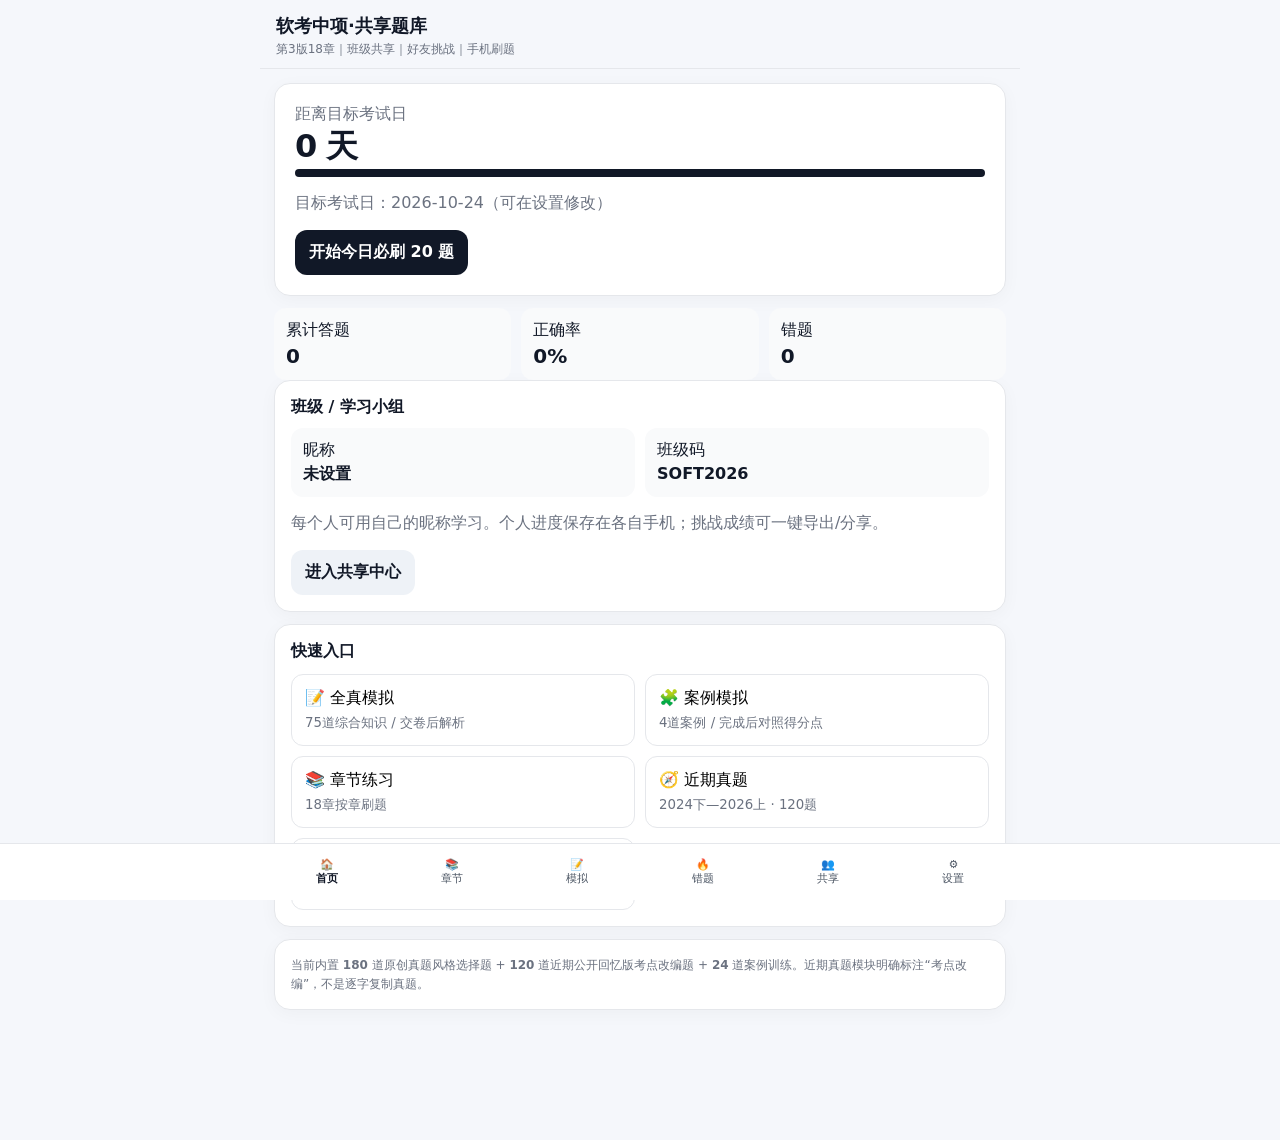
==== index.html @ a390d01d "Bump app cache after answer-distribution fix" ====
<!doctype html>
<html lang="zh-CN">
<head>
<meta charset="utf-8">
<meta name="viewport" content="width=device-width,initial-scale=1,viewport-fit=cover">
<meta name="theme-color" content="#111827">
<title>软考中项·共享题库</title>
<link rel="manifest" href="manifest.webmanifest">
<link rel="stylesheet" href="styles.css?v=6">
</head>
<body>
<div class="app">
  <div class="header"><div class="title" id="headTitle">软考中项·共享题库</div><div class="sub">第3版18章｜班级共享｜好友挑战｜手机刷题</div></div>
  <section id="home" class="page active">
    <div class="card hero"><div class="muted">距离目标考试日</div><div class="big"><span id="daysLeft">--</span> 天</div><div class="progress"><i id="dayProgress" style="width:0%"></i></div><p class="muted" id="dateText"></p><button class="btn" onclick="startDaily()">开始今日必刷 20 题</button></div>
    <div class="row"><div class="metric">累计答题<b id="mDone">0</b></div><div class="metric">正确率<b id="mAcc">0%</b></div><div class="metric">错题<b id="mWrong">0</b></div></div>
    <div class="card"><b>班级 / 学习小组</b><div class="row" style="margin-top:10px"><div class="metric">昵称<b id="homeNick" style="font-size:16px">未设置</b></div><div class="metric">班级码<b id="homeClass" style="font-size:16px">SOFT2026</b></div></div><p class="muted">每个人可用自己的昵称学习。个人进度保存在各自手机；挑战成绩可一键导出/分享。</p><button class="btn secondary" onclick="go('community')">进入共享中心</button></div>
    <div class="card"><b>快速入口</b><div class="grid" style="margin-top:12px"><button class="chapter" onclick="go('mock')">📝 全真模拟<small>75道综合知识 / 交卷后解析</small></button><button class="chapter" onclick="startCaseExam()">🧩 案例模拟<small>4道案例 / 完成后对照得分点</small></button><button class="chapter" onclick="go('practice')">📚 章节练习<small>18章按章刷题</small></button><button class="chapter" onclick="go('past')">🧭 近期真题<small>2024下—2026上 · 120题</small></button><button class="chapter" onclick="go('wrong')">🔥 错题回炉<small>只刷你的薄弱点</small></button></div></div>
    <div class="card notice">当前内置 <b>180</b> 道原创真题风格选择题 + <b>120</b> 道近期公开回忆版考点改编题 + <b>24</b> 道案例训练。近期真题模块明确标注“考点改编”，不是逐字复制真题。</div>
  </section>
  <section id="practice" class="page"><div class="card"><b>章节练习</b><p class="muted"><b>练习模式：</b>每题作答后立即显示答案与解析。<br><b>章节测试：</b>答题过程中不显示答案，交卷后统一评分并逐题解析。</p><div id="chapterGrid" class="grid"></div></div></section>
  <section id="past" class="page">
    <div class="card">
      <b>近期真题驱动</b>
      <p class="muted">依据公开可查的2024下半年—2026上半年回忆版试题所体现的考点重新命题。保留真实考点、计算结构和出题套路，但不逐字复制受版权保护的原题。</p>
      <div class="row">
        <button class="btn" onclick="startPastMix(false)">近三期混合练习</button>
        <button class="btn secondary" onclick="startPastMix(true)">近三期模拟测试</button>
      </div>
    </div>
    <div class="card">
      <b>按考试批次练习</b>
      <div id="pastBatchGrid" class="grid" style="margin-top:12px"></div>
    </div>
    <div class="card">
      <b>近期案例高频方向</b>
      <p class="muted">关键路径/挣值、沟通与干系人、配置管理、整合变更、风险管理、WBS与绩效。</p>
      <button class="btn secondary" onclick="startPastCases()">开始近期案例专项</button>
    </div>
    <div class="card">
      <b>近期热点地图</b>
      <p><span class="tag">进度/PERT/关键路径</span><span class="tag">风险分析与应对</span><span class="tag">配置与变更</span><span class="tag">挣值/CPI/SPI</span><span class="tag">数据工程</span><span class="tag">沟通/干系人</span><span class="tag">采购/合同</span><span class="tag">信息安全/标准</span></p>
      <p class="notice">这张热点图用于指导复习，不表示官方出题比例。</p>
    </div>
    <div class="card">
      <b>近三期高频统计</b>
      <div id="pastStatsBox" class="muted">正在统计近期题库……</div>
    </div>
  </section>
  <section id="quiz" class="page"><div class="toolbar"><span id="quizMeta"></span><span class="timer" id="quizTimer"></span></div><div class="card"><div class="qtitle" id="qText"></div><div id="qOptions"></div><div id="qAnswer"></div></div><div class="toolbar"><button class="btn secondary" onclick="prevQ()">上一题</button><button class="btn secondary" id="favBtn" onclick="toggleFav()">☆ 收藏</button><button class="btn danger" id="submitBtn" style="display:none" onclick="manualSubmit()">交卷</button><button class="btn" onclick="nextQ()">下一题</button></div><div class="card" id="paletteCard" style="display:none"><div id="palette" class="palette"></div></div></section>
  <section id="mock" class="page"><div class="card"><b>综合知识模拟考试</b><p>考试模式：答题过程中不显示正确答案和解析；完成后交卷，统一评分，再进入逐题解析。默认75道单选题。</p><label>题量：<select id="mockCount"><option>30</option><option>50</option><option selected>75</option></select></label><label style="margin-left:12px">时长：<select id="mockMinutes"><option>60</option><option>90</option><option selected>120</option></select> 分钟</label><p><button class="btn" onclick="startMock()">开始模拟考试</button></p></div><div class="card"><b>案例分析模拟</b><p class="muted">随机抽4道案例。先自己输入答案，再展开关键词自评。</p><button class="btn secondary" onclick="startCaseExam()">开始案例模拟</button></div></section>
  <section id="wrong" class="page"><div class="card"><b>错题与收藏</b><p class="muted">错题会自动累计；答对后仍保留，方便重复复习。</p><div class="row"><button class="btn" onclick="startWrong()">刷错题</button><button class="btn secondary" onclick="startFav()">刷收藏</button><button class="btn danger" onclick="clearWrong()">清空错题</button></div></div><div class="card"><div id="wrongStats"></div></div></section>
  <section id="caseExam" class="page"><div class="toolbar"><span id="caseMeta"></span><span class="timer" id="caseTimer"></span></div><div class="card"><div class="qtitle" id="caseTitle"></div><div id="caseScenario" style="line-height:1.7"></div><hr><b>你的答案</b><textarea id="caseInput" placeholder="先按考场方式写：问题点 + 原因 + 改进措施 / 计算过程……"></textarea><p><button class="btn" onclick="showCasePoints()">对照得分点</button></p><div id="casePoints"></div></div><div class="toolbar"><button class="btn secondary" onclick="prevCase()">上一题</button><button class="btn" onclick="nextCase()">下一题</button></div></section>
  <section id="community" class="page"><div class="card"><b>共享中心</b><p class="muted">设置昵称和班级码。</p><p>昵称：<input id="nickInput" placeholder="例如：陆同学" style="width:100%;padding:11px;border:1px solid var(--line);border-radius:10px"></p><p>班级码：<input id="classInput" placeholder="例如：SOFT2026" style="width:100%;padding:11px;border:1px solid var(--line);border-radius:10px"></p><button class="btn" onclick="saveProfile()">保存资料</button></div><div class="card"><b>好友挑战</b><label>题量：<select id="challengeCount"><option>20</option><option selected>30</option><option>50</option></select></label><p><button class="btn" onclick="createChallenge()">生成挑战码</button></p><div id="challengeBox"></div><hr><p>输入挑战码：</p><input id="joinCode" placeholder="粘贴挑战码" style="width:100%;padding:11px;border:1px solid var(--line);border-radius:10px"><p><button class="btn secondary" onclick="joinChallenge()">参加挑战</button></p></div><div class="card"><b>成绩卡</b><div id="scoreCardPreview" class="answer">完成一次模拟考试或好友挑战后，这里会生成可分享的成绩卡文字。</div><p class="row"><button class="btn secondary" onclick="copyScoreCard()">复制成绩卡</button><button class="btn secondary" onclick="exportClassData()">导出成绩数据</button></p></div><div class="card"><b>本机同学成绩榜</b><div id="localBoard"></div></div></section>
  <section id="settings" class="page"><div class="card"><b>设置与题库</b><p>目标考试日：<input type="date" id="examDate"></p><button class="btn" onclick="saveExamDate()">保存日期</button></div><div class="card"><b>导入自有题库 JSON</b><textarea id="importBox" placeholder='[{"chapter":11,"question":"...","options":["A","B","C","D"],"answer":0,"explain":"..."}]'></textarea><p><button class="btn" onclick="importQuestions()">导入</button> <button class="btn secondary" onclick="exportProgress()">导出学习数据</button></p></div></section>
</div>
<div class="bottom"><div class="nav"><button data-p="home" class="active" onclick="go('home')">🏠<br>首页</button><button data-p="practice" onclick="go('practice')">📚<br>章节</button><button data-p="mock" onclick="go('mock')">📝<br>模拟</button><button data-p="wrong" onclick="go('wrong')">🔥<br>错题</button><button data-p="community" onclick="go('community')">👥<br>共享</button><button data-p="settings" onclick="go('settings')">⚙️<br>设置</button></div></div>
<script src="data-base.js?v=6"></script>
<script src="q1-6.js?v=6"></script>
<script src="q7-12.js?v=6"></script>
<script src="q13-18.js?v=6"></script>
<script src="past-exams.js?v=6"></script>
<script src="past-exams-extra.js?v=6"></script>
<script src="app.js?v=7"></script>
</body>
</html>
---- styles.css ----
:root{--bg:#f5f7fb;--card:#fff;--text:#111827;--muted:#6b7280;--line:#e5e7eb;--accent:#111827;--good:#047857;--bad:#b91c1c;--warn:#b45309}
*{box-sizing:border-box} body{margin:0;font-family:system-ui,-apple-system,"PingFang SC","Microsoft YaHei",sans-serif;background:var(--bg);color:var(--text)}
button,input,select,textarea{font:inherit} .app{max-width:760px;margin:0 auto;padding-bottom:88px}
.header{position:sticky;top:0;z-index:10;background:rgba(245,247,251,.94);backdrop-filter:blur(12px);padding:14px 16px 10px;border-bottom:1px solid var(--line)}
.title{font-size:18px;font-weight:800} .sub{font-size:12px;color:var(--muted);margin-top:3px}
.page{display:none;padding:14px 14px 30px} .page.active{display:block}
.card{background:var(--card);border:1px solid var(--line);border-radius:16px;padding:16px;margin-bottom:12px;box-shadow:0 4px 18px rgba(0,0,0,.035)}
.hero{padding:20px} .big{font-size:32px;font-weight:900;letter-spacing:-1px} .muted{color:var(--muted)} .row{display:flex;gap:10px;flex-wrap:wrap}
.metric{flex:1;min-width:100px;background:#f9fafb;border-radius:12px;padding:12px} .metric b{display:block;font-size:20px;margin-top:3px}
.btn{border:0;border-radius:12px;padding:12px 14px;background:var(--accent);color:white;font-weight:700;cursor:pointer}
.btn.secondary{background:#eef2f7;color:#111827}.btn.good{background:#065f46}.btn.danger{background:#991b1b}
.grid{display:grid;grid-template-columns:1fr 1fr;gap:10px}.chapter{text-align:left;background:#fff;border:1px solid var(--line);padding:13px;border-radius:12px}.chapter small{display:block;color:var(--muted);margin-top:5px}
.qtitle{font-size:18px;line-height:1.55;font-weight:750;margin-bottom:14px}.opt{display:block;width:100%;text-align:left;border:1px solid var(--line);background:#fff;border-radius:12px;padding:13px;margin:9px 0;line-height:1.45}.opt.selected{border:2px solid #111827}.opt.correct{border-color:#059669;background:#ecfdf5}.opt.wrong{border-color:#dc2626;background:#fef2f2}
.answer{border-radius:12px;padding:12px;background:#f8fafc;margin-top:12px;line-height:1.6}.goodtxt{color:var(--good);font-weight:800}.badtxt{color:var(--bad);font-weight:800}
.toolbar{display:flex;justify-content:space-between;gap:8px;align-items:center;margin:10px 0}.timer{font-variant-numeric:tabular-nums;font-weight:900}.palette{display:grid;grid-template-columns:repeat(10,1fr);gap:5px}.palette button{aspect-ratio:1;border:1px solid var(--line);background:white;border-radius:7px;font-size:11px;padding:0}.palette button.done{background:#e5e7eb}.palette button.cur{outline:2px solid #111827}
.bottom{position:fixed;bottom:0;left:0;right:0;background:#fff;border-top:1px solid var(--line);display:flex;justify-content:center;z-index:20}.nav{width:min(760px,100%);display:grid;grid-template-columns:repeat(6,1fr);padding:6px 4px calc(6px + env(safe-area-inset-bottom))}.nav button{border:0;background:transparent;padding:8px 2px;font-size:11px;color:#4b5563}.nav button.active{font-weight:800;color:#111827}
.tag{display:inline-block;background:#eef2f7;border-radius:99px;padding:5px 8px;font-size:11px;margin:2px 3px 2px 0}textarea{width:100%;min-height:130px;border:1px solid var(--line);border-radius:12px;padding:12px}.casepoint{display:block;padding:8px 0;border-bottom:1px dashed var(--line)}.casepoint input{margin-right:8px}hr{border:0;border-top:1px solid var(--line)}.notice{font-size:12px;color:#6b7280;line-height:1.55}.progress{height:8px;background:#e5e7eb;border-radius:99px;overflow:hidden}.progress>i{display:block;height:100%;background:#111827}
@media(max-width:420px){.grid{grid-template-columns:1fr 1fr}.big{font-size:28px}.palette{grid-template-columns:repeat(8,1fr)}}
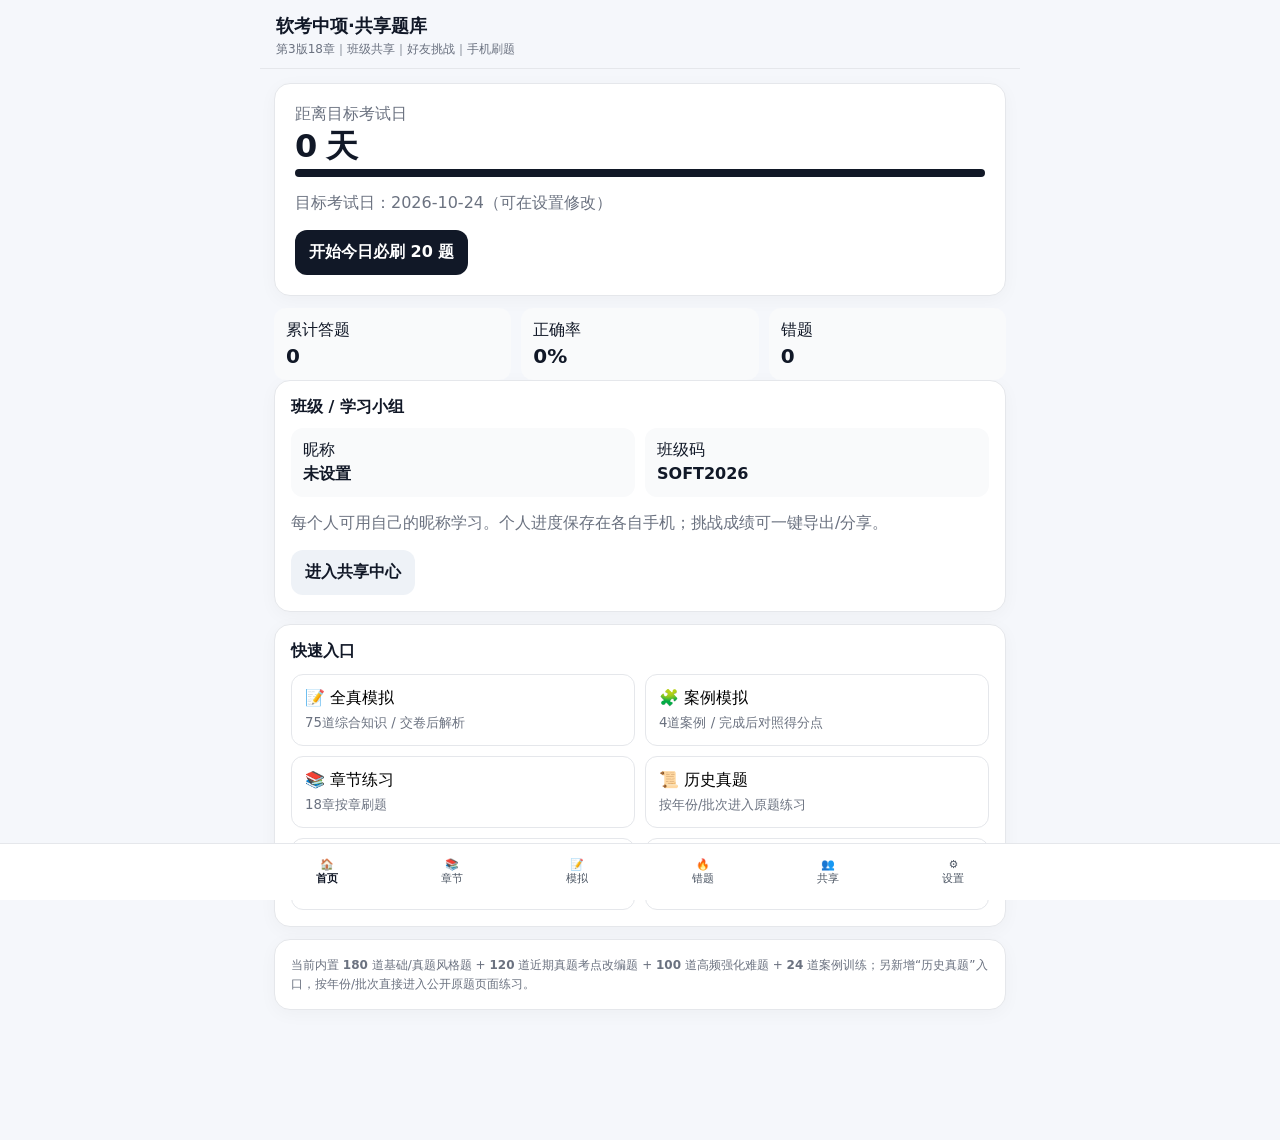
==== commit 2690c47a: "Add historical real-exam section and expanded weighted mock controls" ====
--- a/index.html
+++ b/index.html
@@ -6,7 +6,7 @@
 <meta name="theme-color" content="#111827">
 <title>软考中项·共享题库</title>
 <link rel="manifest" href="manifest.webmanifest">
-<link rel="stylesheet" href="styles.css?v=6">
+<link rel="stylesheet" href="styles.css?v=12">
 </head>
 <body>
 <div class="app">
@@ -15,10 +15,28 @@
     <div class="card hero"><div class="muted">距离目标考试日</div><div class="big"><span id="daysLeft">--</span> 天</div><div class="progress"><i id="dayProgress" style="width:0%"></i></div><p class="muted" id="dateText"></p><button class="btn" onclick="startDaily()">开始今日必刷 20 题</button></div>
     <div class="row"><div class="metric">累计答题<b id="mDone">0</b></div><div class="metric">正确率<b id="mAcc">0%</b></div><div class="metric">错题<b id="mWrong">0</b></div></div>
     <div class="card"><b>班级 / 学习小组</b><div class="row" style="margin-top:10px"><div class="metric">昵称<b id="homeNick" style="font-size:16px">未设置</b></div><div class="metric">班级码<b id="homeClass" style="font-size:16px">SOFT2026</b></div></div><p class="muted">每个人可用自己的昵称学习。个人进度保存在各自手机；挑战成绩可一键导出/分享。</p><button class="btn secondary" onclick="go('community')">进入共享中心</button></div>
-    <div class="card"><b>快速入口</b><div class="grid" style="margin-top:12px"><button class="chapter" onclick="go('mock')">📝 全真模拟<small>75道综合知识 / 交卷后解析</small></button><button class="chapter" onclick="startCaseExam()">🧩 案例模拟<small>4道案例 / 完成后对照得分点</small></button><button class="chapter" onclick="go('practice')">📚 章节练习<small>18章按章刷题</small></button><button class="chapter" onclick="go('past')">🧭 近期真题<small>2024下—2026上 · 120题</small></button><button class="chapter" onclick="go('wrong')">🔥 错题回炉<small>只刷你的薄弱点</small></button></div></div>
-    <div class="card notice">当前内置 <b>180</b> 道原创真题风格选择题 + <b>120</b> 道近期公开回忆版考点改编题 + <b>24</b> 道案例训练。近期真题模块明确标注“考点改编”，不是逐字复制真题。</div>
+    <div class="card"><b>快速入口</b><div class="grid" style="margin-top:12px"><button class="chapter" onclick="go('mock')">📝 全真模拟<small>75道综合知识 / 交卷后解析</small></button><button class="chapter" onclick="startCaseExam()">🧩 案例模拟<small>4道案例 / 完成后对照得分点</small></button><button class="chapter" onclick="go('practice')">📚 章节练习<small>18章按章刷题</small></button><button class="chapter" onclick="go('history')">📜 历史真题<small>按年份/批次进入原题练习</small></button><button class="chapter" onclick="go('past')">🧭 真题考点复盘<small>2024下—2026上 · 120题</small></button><button class="chapter" onclick="go('wrong')">🔥 错题回炉<small>只刷你的薄弱点</small></button></div></div>
+    <div class="card notice">当前内置 <b>180</b> 道基础/真题风格题 + <b>120</b> 道近期真题考点改编题 + <b>100</b> 道高频强化难题 + <b>24</b> 道案例训练；另新增“历史真题”入口，按年份/批次直接进入公开原题页面练习。</div>
   </section>
   <section id="practice" class="page"><div class="card"><b>章节练习</b><p class="muted"><b>练习模式：</b>每题作答后立即显示答案与解析。<br><b>章节测试：</b>答题过程中不显示答案，交卷后统一评分并逐题解析。</p><div id="chapterGrid" class="grid"></div></div></section>
+  <section id="history" class="page">
+    <div class="card">
+      <b>历史真题练习</b>
+      <p class="muted">这里与“真题考点改编”彻底分开：点击“进入原题练习”会打开公开可查的历年真题/回忆版在线试卷。优先刷2026上、2025下、2024下；2023及更早主要用于项目管理通用核心复习。</p>
+      <div class="notice">说明：近年机考存在多个批次，很多公开资料属于考友/学员回忆版，不等同于官方逐字试卷；页面会保留年份、批次和来源性质标注。</div>
+    </div>
+    <div class="card">
+      <b>推荐顺序：先近后远</b>
+      <p><span class="tag">最高：2026上</span><span class="tag">最高：2025下</span><span class="tag">高：2024下</span><span class="tag">参考：2023及以前</span></p>
+      <div id="historyExamGrid" class="grid" style="margin-top:12px"></div>
+    </div>
+    <div class="card">
+      <b>历年高频重点</b>
+      <p class="muted">模拟题和“今日必刷”已按这些高频方向提高抽题权重。</p>
+      <div id="highFreqTopicBox"></div>
+      <p class="row" style="margin-top:12px"><button class="btn" onclick="startHighFreqPractice()">高频重点专项 40题</button><button class="btn secondary" onclick="startHardMock()">高难冲刺模拟 75题</button></p>
+    </div>
+  </section>
   <section id="past" class="page">
     <div class="card">
       <b>近期真题驱动</b>
@@ -48,19 +66,56 @@
     </div>
   </section>
   <section id="quiz" class="page"><div class="toolbar"><span id="quizMeta"></span><span class="timer" id="quizTimer"></span></div><div class="card"><div class="qtitle" id="qText"></div><div id="qOptions"></div><div id="qAnswer"></div></div><div class="toolbar"><button class="btn secondary" onclick="prevQ()">上一题</button><button class="btn secondary" id="favBtn" onclick="toggleFav()">☆ 收藏</button><button class="btn danger" id="submitBtn" style="display:none" onclick="manualSubmit()">交卷</button><button class="btn" onclick="nextQ()">下一题</button></div><div class="card" id="paletteCard" style="display:none"><div id="palette" class="palette"></div></div></section>
-  <section id="mock" class="page"><div class="card"><b>综合知识模拟考试</b><p>考试模式：答题过程中不显示正确答案和解析；完成后交卷，统一评分，再进入逐题解析。默认75道单选题。</p><label>题量：<select id="mockCount"><option>30</option><option>50</option><option selected>75</option></select></label><label style="margin-left:12px">时长：<select id="mockMinutes"><option>60</option><option>90</option><option selected>120</option></select> 分钟</label><p><button class="btn" onclick="startMock()">开始模拟考试</button></p></div><div class="card"><b>案例分析模拟</b><p class="muted">随机抽4道案例。先自己输入答案，再展开关键词自评。</p><button class="btn secondary" onclick="startCaseExam()">开始案例模拟</button></div></section>
+  <section id="mock" class="page">
+    <div class="card">
+      <b>综合知识模拟考试</b>
+      <p>考试模式：答题过程中不显示答案和解析；交卷后统一评分。现在模拟卷采用<strong>高频考点加权抽题</strong>，不会再平均分配所有章节。</p>
+      <p>
+        <label>题量：<select id="mockCount"><option>30</option><option>50</option><option selected>75</option><option>100</option><option>120</option></select></label>
+        <label style="margin-left:10px">难度：<select id="mockLevel"><option>标准</option><option selected>强化</option><option>冲刺</option></select></label>
+      </p>
+      <p><label>时长：<select id="mockMinutes"><option>60</option><option>90</option><option selected>120</option><option>150</option><option>180</option></select> 分钟</label></p>
+      <p class="row"><button class="btn" onclick="startMock()">开始模拟考试</button><button class="btn secondary" onclick="startHardMock()">高难冲刺75题</button></p>
+      <div class="notice">强化/冲刺模式会明显提高：关键路径、PERT、挣值、风险、变更、配置、范围/WBS、成本、采购、质量、沟通/干系人等题目的出现概率。</div>
+    </div>
+    <div class="card"><b>高频重点专项</b><p class="muted">40题，练习模式即时解析，适合考前反复刷。</p><button class="btn secondary" onclick="startHighFreqPractice()">开始高频专项</button></div>
+    <div class="card"><b>案例分析模拟</b><p class="muted">随机抽4道案例。先自己输入答案，再做踩点自评和参考答案复盘。</p><button class="btn secondary" onclick="startCaseExam()">开始案例模拟</button></div>
+  </section>
   <section id="wrong" class="page"><div class="card"><b>错题与收藏</b><p class="muted">错题会自动累计；答对后仍保留，方便重复复习。</p><div class="row"><button class="btn" onclick="startWrong()">刷错题</button><button class="btn secondary" onclick="startFav()">刷收藏</button><button class="btn danger" onclick="clearWrong()">清空错题</button></div></div><div class="card"><div id="wrongStats"></div></div></section>
-  <section id="caseExam" class="page"><div class="toolbar"><span id="caseMeta"></span><span class="timer" id="caseTimer"></span></div><div class="card"><div class="qtitle" id="caseTitle"></div><div id="caseScenario" style="line-height:1.7"></div><hr><b>你的答案</b><textarea id="caseInput" placeholder="先按考场方式写：问题点 + 原因 + 改进措施 / 计算过程……"></textarea><p><button class="btn" onclick="showCasePoints()">对照得分点</button></p><div id="casePoints"></div></div><div class="toolbar"><button class="btn secondary" onclick="prevCase()">上一题</button><button class="btn" onclick="nextCase()">下一题</button></div></section>
+  <section id="caseExam" class="page">
+    <div class="toolbar"><span id="caseMeta"></span><span class="timer" id="caseTimer"></span></div>
+    <div class="card">
+      <div class="qtitle" id="caseTitle"></div>
+      <div id="caseCategory" class="tag"></div>
+      <div id="caseScenario" style="line-height:1.7;margin-top:10px"></div>
+      <hr>
+      <b>你的答案</b>
+      <textarea id="caseInput" placeholder="按考场方式作答：问题点 + 原因 + 改进措施；计算题写公式、代入、结果和判断。"></textarea>
+      <p class="row">
+        <button class="btn" onclick="showCasePoints()">踩点自评</button>
+        <button class="btn secondary" onclick="showCaseReference()">参考答案</button>
+        <button class="btn secondary" onclick="showCaseTemplate()">答题模板</button>
+      </p>
+      <div id="caseScore"></div>
+      <div id="casePoints"></div>
+      <div id="caseReference"></div>
+      <div id="caseTemplate"></div>
+    </div>
+    <div class="toolbar"><button class="btn secondary" onclick="prevCase()">上一题</button><button class="btn" onclick="nextCase()">下一题</button></div>
+  </section>
   <section id="community" class="page"><div class="card"><b>共享中心</b><p class="muted">设置昵称和班级码。</p><p>昵称：<input id="nickInput" placeholder="例如：陆同学" style="width:100%;padding:11px;border:1px solid var(--line);border-radius:10px"></p><p>班级码：<input id="classInput" placeholder="例如：SOFT2026" style="width:100%;padding:11px;border:1px solid var(--line);border-radius:10px"></p><button class="btn" onclick="saveProfile()">保存资料</button></div><div class="card"><b>好友挑战</b><label>题量：<select id="challengeCount"><option>20</option><option selected>30</option><option>50</option></select></label><p><button class="btn" onclick="createChallenge()">生成挑战码</button></p><div id="challengeBox"></div><hr><p>输入挑战码：</p><input id="joinCode" placeholder="粘贴挑战码" style="width:100%;padding:11px;border:1px solid var(--line);border-radius:10px"><p><button class="btn secondary" onclick="joinChallenge()">参加挑战</button></p></div><div class="card"><b>成绩卡</b><div id="scoreCardPreview" class="answer">完成一次模拟考试或好友挑战后，这里会生成可分享的成绩卡文字。</div><p class="row"><button class="btn secondary" onclick="copyScoreCard()">复制成绩卡</button><button class="btn secondary" onclick="exportClassData()">导出成绩数据</button></p></div><div class="card"><b>本机同学成绩榜</b><div id="localBoard"></div></div></section>
   <section id="settings" class="page"><div class="card"><b>设置与题库</b><p>目标考试日：<input type="date" id="examDate"></p><button class="btn" onclick="saveExamDate()">保存日期</button></div><div class="card"><b>导入自有题库 JSON</b><textarea id="importBox" placeholder='[{"chapter":11,"question":"...","options":["A","B","C","D"],"answer":0,"explain":"..."}]'></textarea><p><button class="btn" onclick="importQuestions()">导入</button> <button class="btn secondary" onclick="exportProgress()">导出学习数据</button></p></div></section>
 </div>
 <div class="bottom"><div class="nav"><button data-p="home" class="active" onclick="go('home')">🏠<br>首页</button><button data-p="practice" onclick="go('practice')">📚<br>章节</button><button data-p="mock" onclick="go('mock')">📝<br>模拟</button><button data-p="wrong" onclick="go('wrong')">🔥<br>错题</button><button data-p="community" onclick="go('community')">👥<br>共享</button><button data-p="settings" onclick="go('settings')">⚙️<br>设置</button></div></div>
-<script src="data-base.js?v=6"></script>
-<script src="q1-6.js?v=6"></script>
-<script src="q7-12.js?v=6"></script>
-<script src="q13-18.js?v=6"></script>
-<script src="past-exams.js?v=6"></script>
-<script src="past-exams-extra.js?v=6"></script>
-<script src="app.js?v=7"></script>
+<script src="data-base.js?v=12"></script>
+<script src="q1-6.js?v=12"></script>
+<script src="q7-12.js?v=12"></script>
+<script src="q13-18.js?v=12"></script>
+<script src="past-exams.js?v=12"></script>
+<script src="past-exams-extra.js?v=12"></script>
+<script src="history-exams.js?v=12"></script>
+<script src="hard-mock.js?v=12"></script>
+<script src="case-guides.js?v=12"></script>
+<script src="app.js?v=12"></script>
 </body>
 </html>
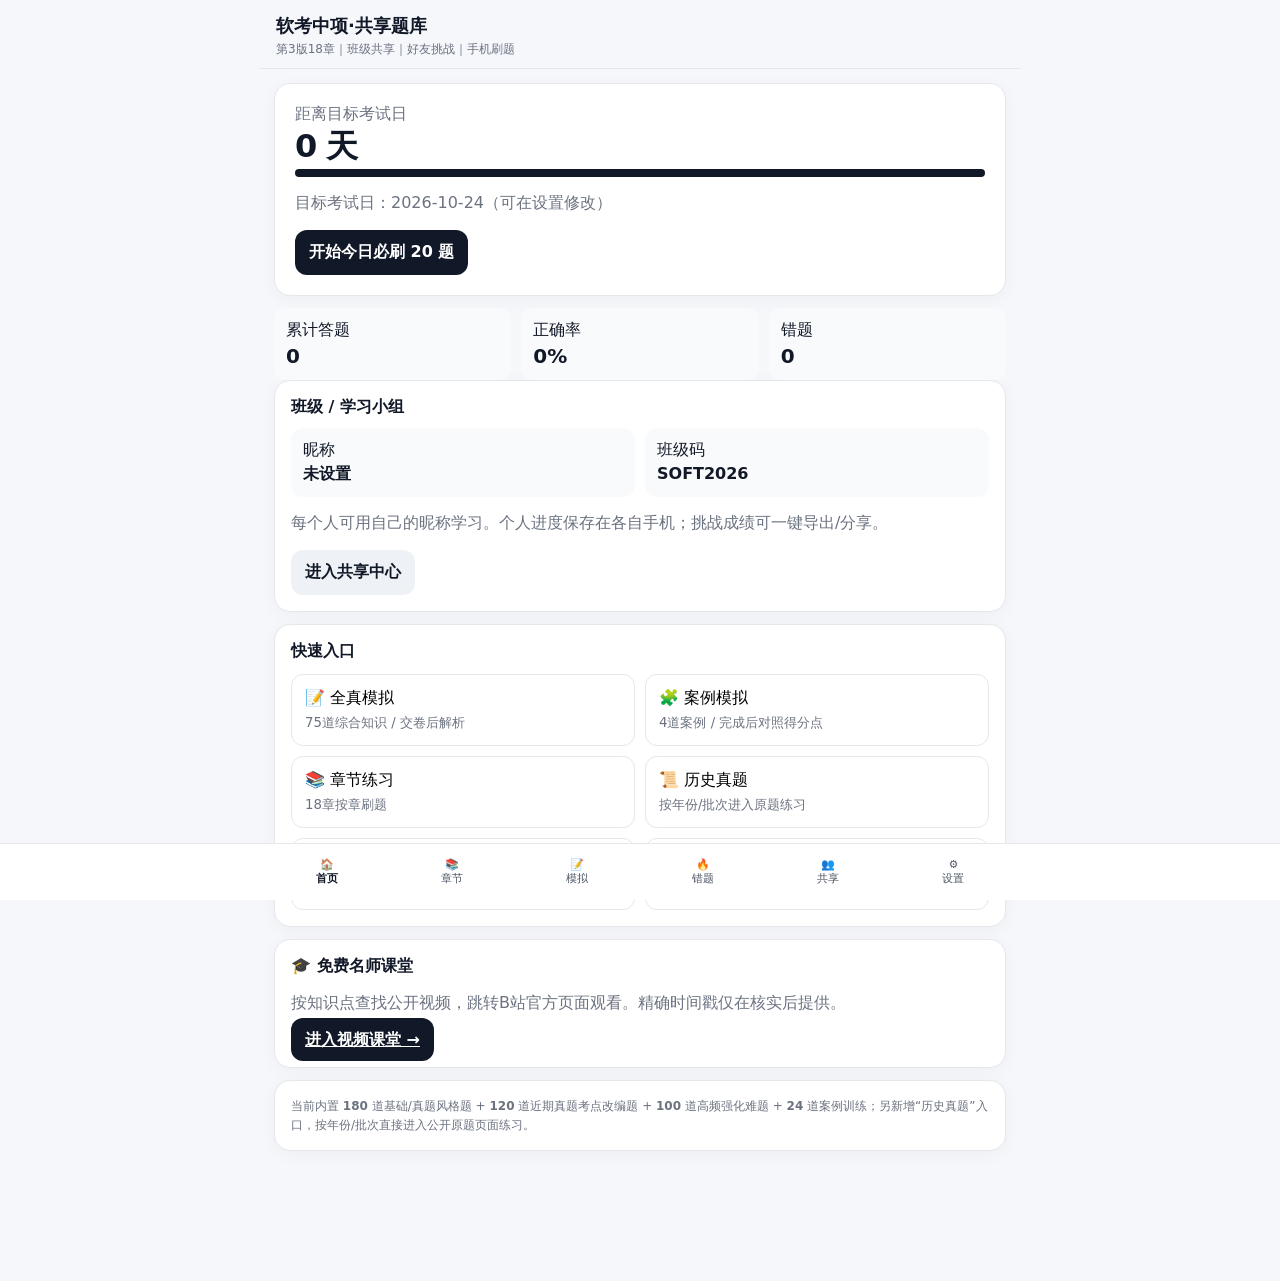
==== commit 5864e036: "Link video learning hub from practice homepage" ====
--- a/index.html
+++ b/index.html
@@ -16,6 +16,7 @@
     <div class="row"><div class="metric">累计答题<b id="mDone">0</b></div><div class="metric">正确率<b id="mAcc">0%</b></div><div class="metric">错题<b id="mWrong">0</b></div></div>
     <div class="card"><b>班级 / 学习小组</b><div class="row" style="margin-top:10px"><div class="metric">昵称<b id="homeNick" style="font-size:16px">未设置</b></div><div class="metric">班级码<b id="homeClass" style="font-size:16px">SOFT2026</b></div></div><p class="muted">每个人可用自己的昵称学习。个人进度保存在各自手机；挑战成绩可一键导出/分享。</p><button class="btn secondary" onclick="go('community')">进入共享中心</button></div>
     <div class="card"><b>快速入口</b><div class="grid" style="margin-top:12px"><button class="chapter" onclick="go('mock')">📝 全真模拟<small>75道综合知识 / 交卷后解析</small></button><button class="chapter" onclick="startCaseExam()">🧩 案例模拟<small>4道案例 / 完成后对照得分点</small></button><button class="chapter" onclick="go('practice')">📚 章节练习<small>18章按章刷题</small></button><button class="chapter" onclick="go('history')">📜 历史真题<small>按年份/批次进入原题练习</small></button><button class="chapter" onclick="go('past')">🧭 真题考点复盘<small>2024下—2026上 · 120题</small></button><button class="chapter" onclick="go('wrong')">🔥 错题回炉<small>只刷你的薄弱点</small></button></div></div>
+    <div class="card"><b>🎓 免费名师课堂</b><p class="muted">按知识点查找公开视频，跳转B站官方页面观看。精确时间戳仅在核实后提供。</p><a class="btn" href="videos.html">进入视频课堂 →</a></div>
     <div class="card notice">当前内置 <b>180</b> 道基础/真题风格题 + <b>120</b> 道近期真题考点改编题 + <b>100</b> 道高频强化难题 + <b>24</b> 道案例训练；另新增“历史真题”入口，按年份/批次直接进入公开原题页面练习。</div>
   </section>
   <section id="practice" class="page"><div class="card"><b>章节练习</b><p class="muted"><b>练习模式：</b>每题作答后立即显示答案与解析。<br><b>章节测试：</b>答题过程中不显示答案，交卷后统一评分并逐题解析。</p><div id="chapterGrid" class="grid"></div></div></section>
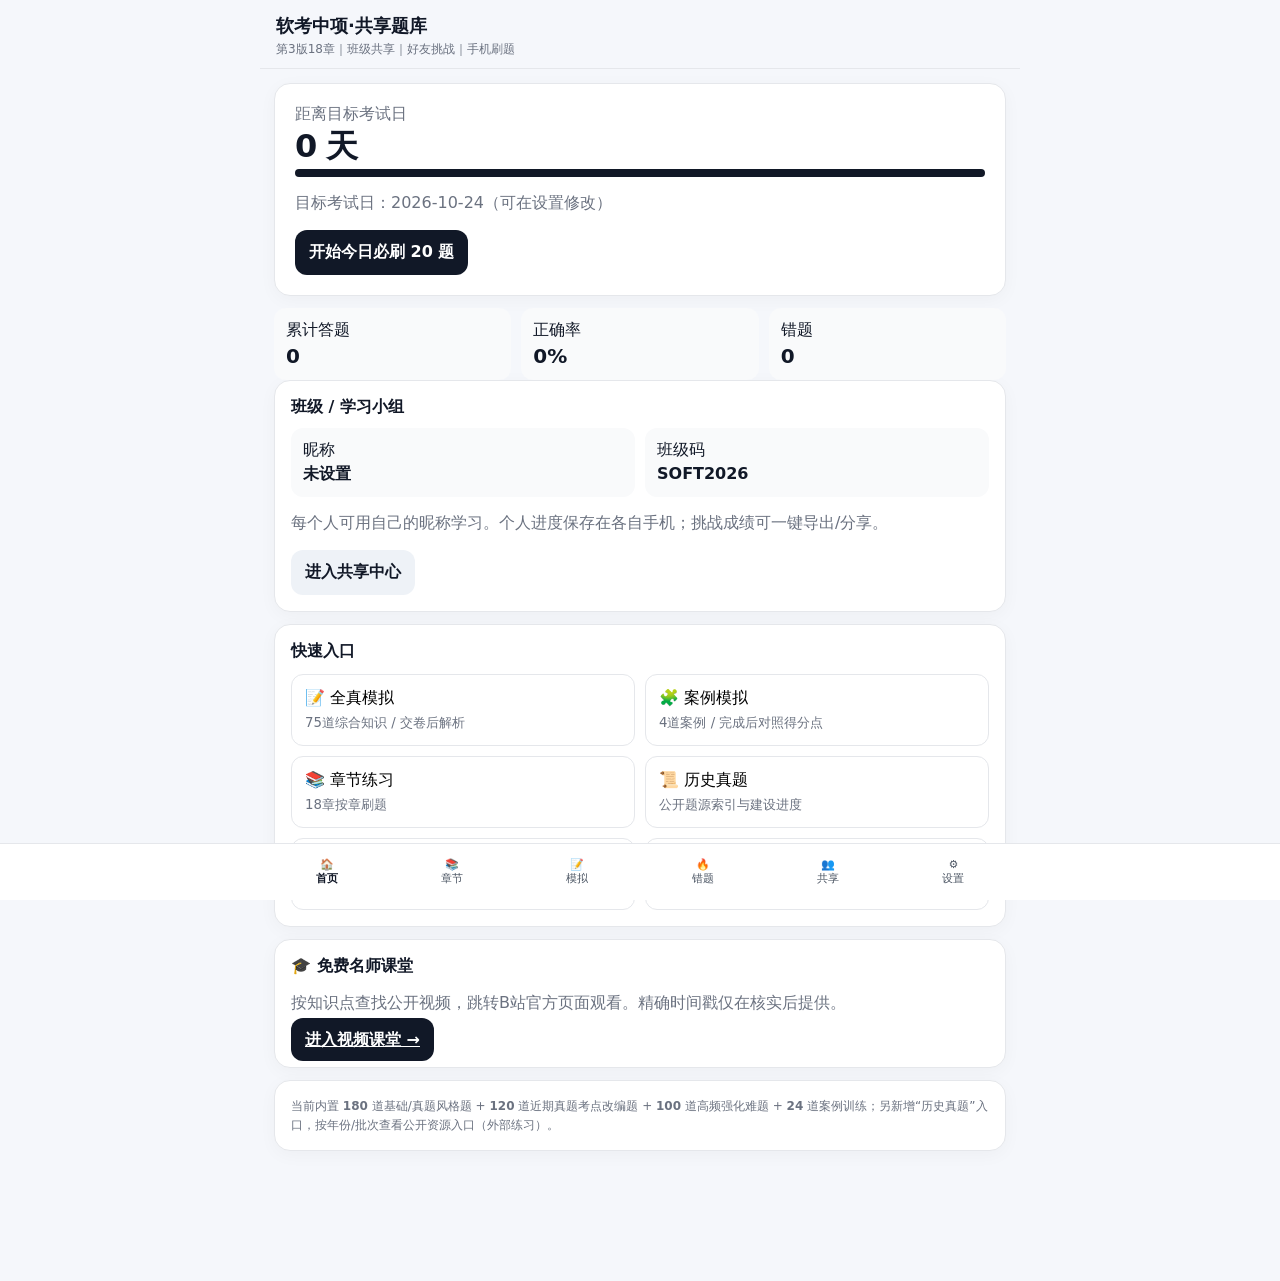
==== commit f9db389c: "Expose exam audit status and clarify external-source practice" ====
--- a/index.html
+++ b/index.html
@@ -15,9 +15,9 @@
     <div class="card hero"><div class="muted">距离目标考试日</div><div class="big"><span id="daysLeft">--</span> 天</div><div class="progress"><i id="dayProgress" style="width:0%"></i></div><p class="muted" id="dateText"></p><button class="btn" onclick="startDaily()">开始今日必刷 20 题</button></div>
     <div class="row"><div class="metric">累计答题<b id="mDone">0</b></div><div class="metric">正确率<b id="mAcc">0%</b></div><div class="metric">错题<b id="mWrong">0</b></div></div>
     <div class="card"><b>班级 / 学习小组</b><div class="row" style="margin-top:10px"><div class="metric">昵称<b id="homeNick" style="font-size:16px">未设置</b></div><div class="metric">班级码<b id="homeClass" style="font-size:16px">SOFT2026</b></div></div><p class="muted">每个人可用自己的昵称学习。个人进度保存在各自手机；挑战成绩可一键导出/分享。</p><button class="btn secondary" onclick="go('community')">进入共享中心</button></div>
-    <div class="card"><b>快速入口</b><div class="grid" style="margin-top:12px"><button class="chapter" onclick="go('mock')">📝 全真模拟<small>75道综合知识 / 交卷后解析</small></button><button class="chapter" onclick="startCaseExam()">🧩 案例模拟<small>4道案例 / 完成后对照得分点</small></button><button class="chapter" onclick="go('practice')">📚 章节练习<small>18章按章刷题</small></button><button class="chapter" onclick="go('history')">📜 历史真题<small>按年份/批次进入原题练习</small></button><button class="chapter" onclick="go('past')">🧭 真题考点复盘<small>2024下—2026上 · 120题</small></button><button class="chapter" onclick="go('wrong')">🔥 错题回炉<small>只刷你的薄弱点</small></button></div></div>
+    <div class="card"><b>快速入口</b><div class="grid" style="margin-top:12px"><button class="chapter" onclick="go('mock')">📝 全真模拟<small>75道综合知识 / 交卷后解析</small></button><button class="chapter" onclick="startCaseExam()">🧩 案例模拟<small>4道案例 / 完成后对照得分点</small></button><button class="chapter" onclick="go('practice')">📚 章节练习<small>18章按章刷题</small></button><button class="chapter" onclick="go('history')">📜 历史真题<small>公开题源索引与建设进度</small></button><button class="chapter" onclick="go('past')">🧭 真题考点复盘<small>2024下—2026上 · 120题</small></button><button class="chapter" onclick="go('wrong')">🔥 错题回炉<small>只刷你的薄弱点</small></button></div></div>
     <div class="card"><b>🎓 免费名师课堂</b><p class="muted">按知识点查找公开视频，跳转B站官方页面观看。精确时间戳仅在核实后提供。</p><a class="btn" href="videos.html">进入视频课堂 →</a></div>
-    <div class="card notice">当前内置 <b>180</b> 道基础/真题风格题 + <b>120</b> 道近期真题考点改编题 + <b>100</b> 道高频强化难题 + <b>24</b> 道案例训练；另新增“历史真题”入口，按年份/批次直接进入公开原题页面练习。</div>
+    <div class="card notice">当前内置 <b>180</b> 道基础/真题风格题 + <b>120</b> 道近期真题考点改编题 + <b>100</b> 道高频强化难题 + <b>24</b> 道案例训练；另新增“历史真题”入口，按年份/批次查看公开资源入口（外部练习）。</div>
   </section>
   <section id="practice" class="page"><div class="card"><b>章节练习</b><p class="muted"><b>练习模式：</b>每题作答后立即显示答案与解析。<br><b>章节测试：</b>答题过程中不显示答案，交卷后统一评分并逐题解析。</p><div id="chapterGrid" class="grid"></div></div></section>
   <section id="history" class="page">
@@ -29,7 +29,7 @@
     <div class="card">
       <b>推荐顺序：先近后远</b>
       <p><span class="tag">最高：2026上</span><span class="tag">最高：2025下</span><span class="tag">高：2024下</span><span class="tag">参考：2023及以前</span></p>
-      <div id="historyExamGrid" class="grid" style="margin-top:12px"></div>
+      <p><a class="btn secondary" href="exam-progress.html">查看2021—2026年真题整理与导入进度</a></p><div id="historyExamGrid" class="grid" style="margin-top:12px"></div>
     </div>
     <div class="card">
       <b>历年高频重点</b>
